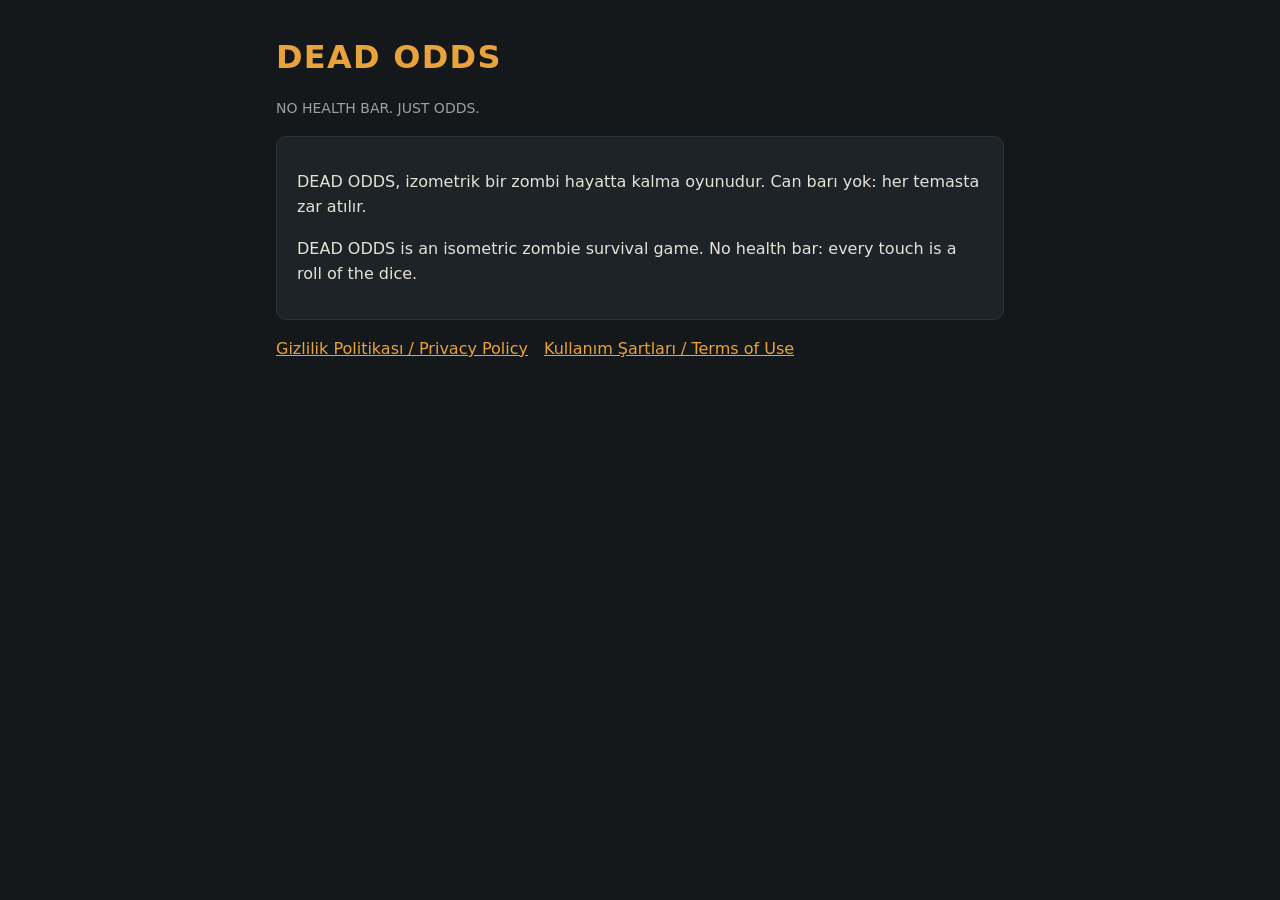
==== index.html @ c7ea4609 "DEAD ODDS site: privacy policy, terms, app-ads.txt Co-Authored-By: Claude Opus 5.5 <noreply@anthropi" ====
<!doctype html>
<html lang="tr">
<head>
<meta charset="utf-8">
<meta name="viewport" content="width=device-width, initial-scale=1">
<title>DEAD ODDS</title>
<link rel="stylesheet" href="style.css">
</head>
<body>
<main>
<h1>DEAD ODDS</h1>
<p class="muted">NO HEALTH BAR. JUST ODDS.</p>
<div class="card">
<p>DEAD ODDS, izometrik bir zombi hayatta kalma oyunudur. Can barı yok: her temasta zar atılır.</p>
<p>DEAD ODDS is an isometric zombie survival game. No health bar: every touch is a roll of the dice.</p>
</div>
<nav>
<a href="privacy.html">Gizlilik Politikası / Privacy Policy</a>
<a href="terms.html">Kullanım Şartları / Terms of Use</a>
</nav>
</main>
</body>
</html>
---- style.css ----
:root { --bg: #14181a; --card: #1d2326; --text: #e6e2d8; --muted: #9aa39c; --accent: #e8a33c; --line: #2c3437; }
* { box-sizing: border-box; }
body { margin: 0; background: var(--bg); color: var(--text); font: 16px/1.6 system-ui, -apple-system, "Segoe UI", Roboto, sans-serif; }
main { max-width: 760px; margin: 0 auto; padding: 32px 16px 64px; }
h1 { color: var(--accent); font-size: 32px; letter-spacing: .04em; margin: 0 0 4px; }
h2 { color: var(--accent); font-size: 21px; margin: 36px 0 8px; border-bottom: 1px solid var(--line); padding-bottom: 6px; }
h3 { font-size: 17px; margin: 22px 0 4px; }
p, li { color: var(--text); }
.muted { color: var(--muted); font-size: 14px; }
a { color: var(--accent); }
nav { display: flex; gap: 16px; flex-wrap: wrap; margin: 12px 0 24px; }
.card { background: var(--card); border: 1px solid var(--line); border-radius: 10px; padding: 16px 20px; margin: 16px 0; }
.lang { display: flex; gap: 12px; font-size: 14px; }
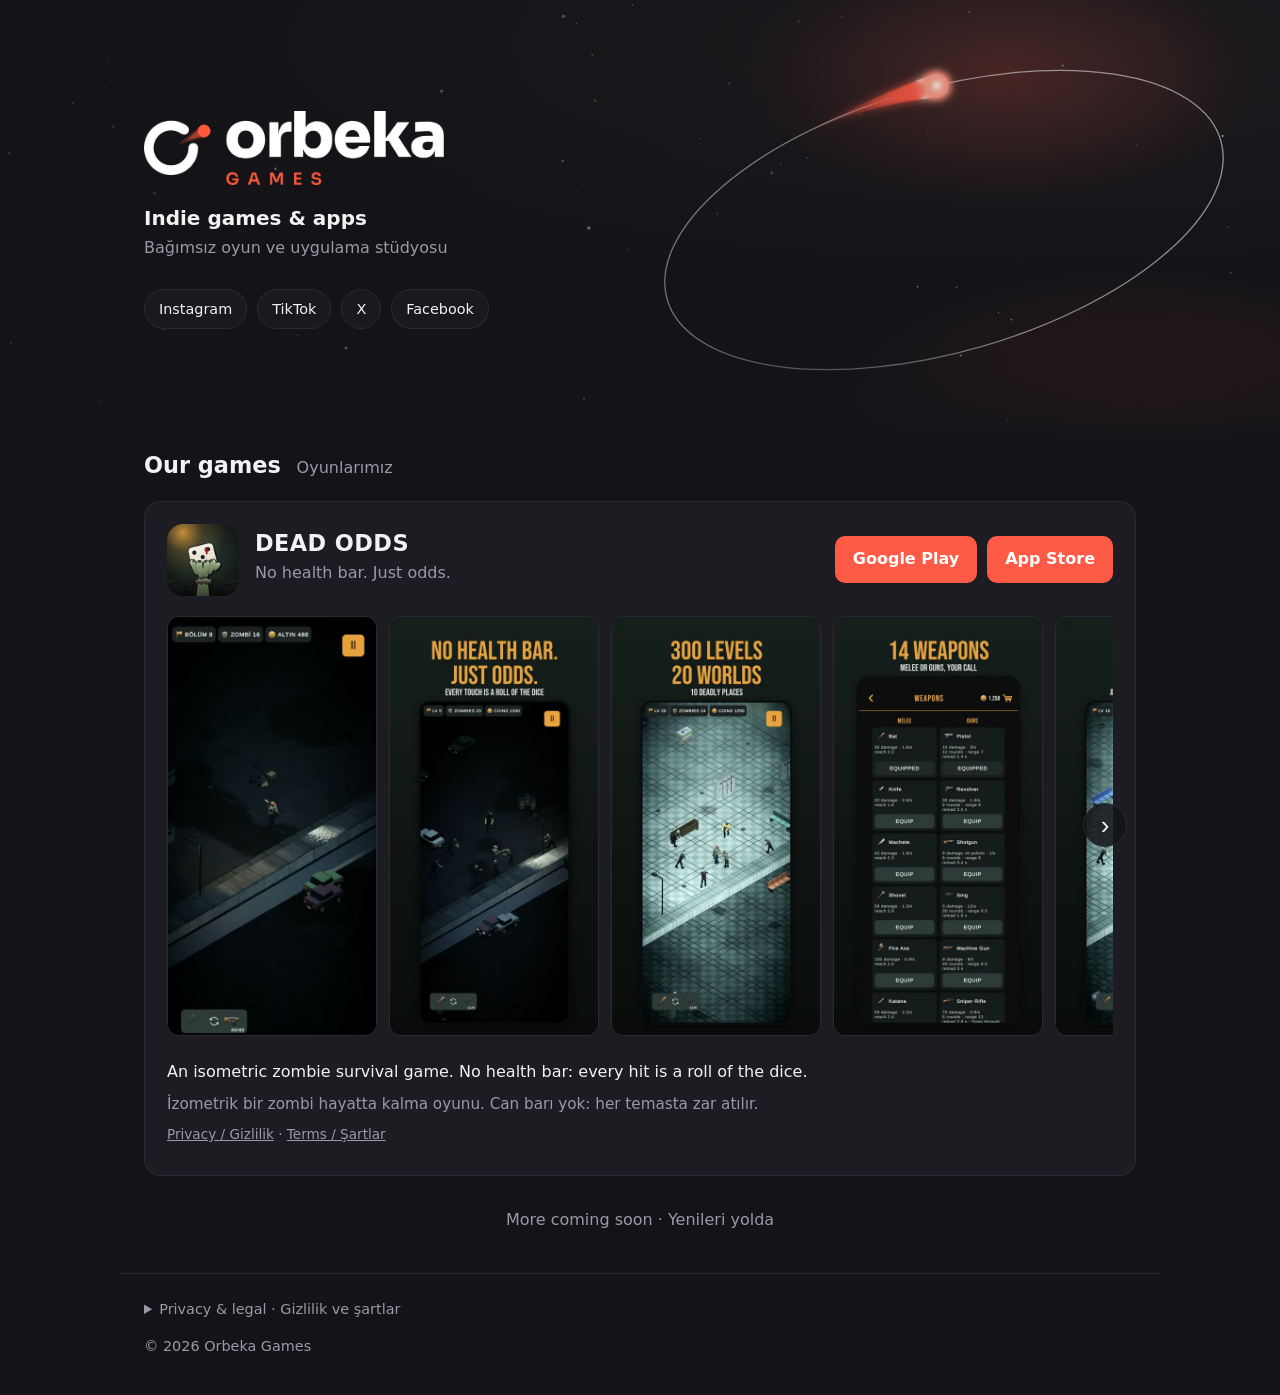
==== commit 838f79a9: "Ana sayfa: Orbeka Games stüdyo sayfası (dönen yörünge, DEAD ODDS galerisi) Politika sayfaları, app-a" ====
--- a/index.html
+++ b/index.html
@@ -1,23 +1,118 @@
 <!doctype html>
-<html lang="tr">
+<html lang="en">
 <head>
 <meta charset="utf-8">
 <meta name="viewport" content="width=device-width, initial-scale=1">
-<title>DEAD ODDS</title>
-<link rel="stylesheet" href="style.css">
+<title>Orbeka Games</title>
+<meta name="description" content="Orbeka Games, an indie studio making mobile games and apps. Bağımsız oyun ve uygulama stüdyosu.">
+<meta property="og:title" content="Orbeka Games">
+<meta property="og:description" content="Indie games & apps. Bağımsız oyun stüdyosu.">
+<meta property="og:image" content="https://talhaturker.github.io/img/hero.jpg">
+<meta property="og:type" content="website">
+<meta name="theme-color" content="#141418">
+<link rel="icon" type="image/png" href="img/favicon.png">
+<link rel="apple-touch-icon" href="img/apple-touch-icon.png">
+<link rel="stylesheet" href="home.css">
 </head>
 <body>
+
+<header class="hero">
+  <!-- Animated orbit: a comet circling an elliptical orbit (drawn by home.js) -->
+  <svg class="orbit" viewBox="0 0 1600 600" preserveAspectRatio="xMidYMid slice" aria-hidden="true">
+    <defs>
+      <radialGradient id="neb1" cx="50%" cy="50%" r="50%">
+        <stop offset="0" stop-color="#ff5a45" stop-opacity=".22"/>
+        <stop offset="1" stop-color="#ff5a45" stop-opacity="0"/>
+      </radialGradient>
+      <radialGradient id="neb2" cx="50%" cy="50%" r="50%">
+        <stop offset="0" stop-color="#7a2a20" stop-opacity=".35"/>
+        <stop offset="1" stop-color="#7a2a20" stop-opacity="0"/>
+      </radialGradient>
+      <radialGradient id="head" cx="50%" cy="50%" r="50%">
+        <stop offset="0" stop-color="#fff4ee"/>
+        <stop offset=".35" stop-color="#ffb199"/>
+        <stop offset="1" stop-color="#ff5a45" stop-opacity="0"/>
+      </radialGradient>
+      <filter id="glow" x="-50%" y="-50%" width="200%" height="200%">
+        <feGaussianBlur stdDeviation="6" result="b"/>
+        <feMerge><feMergeNode in="b"/><feMergeNode in="SourceGraphic"/></feMerge>
+      </filter>
+    </defs>
+    <ellipse cx="1420" cy="560" rx="380" ry="200" fill="url(#neb2)"/>
+    <ellipse cx="1250" cy="120" rx="320" ry="160" fill="url(#neb1)"/>
+    <g id="stars"></g>
+    <g transform="rotate(-16 1180 300)">
+      <ellipse id="orbitPath" cx="1180" cy="300" rx="360" ry="165" fill="none" stroke="#ffffff" stroke-opacity=".55" stroke-width="1.6"/>
+      <g id="trail" filter="url(#glow)"></g>
+      <circle id="comet" r="22" fill="url(#head)" filter="url(#glow)"/>
+    </g>
+  </svg>
+
+  <div class="hero-in">
+    <img class="logo" src="img/logo.png" alt="Orbeka Games" width="720" height="177">
+    <p class="tag">Indie games &amp; apps</p>
+    <p class="tag tr">Bağımsız oyun ve uygulama stüdyosu</p>
+    <nav class="social" aria-label="Social">
+      <a href="https://www.instagram.com/orbekagames/">Instagram</a>
+      <a href="https://www.tiktok.com/@orbekagames">TikTok</a>
+      <a href="https://x.com/orbekagames">X</a>
+      <a href="https://www.facebook.com/profile.php?id=61596788913314">Facebook</a>
+    </nav>
+  </div>
+</header>
+
 <main>
-<h1>DEAD ODDS</h1>
-<p class="muted">NO HEALTH BAR. JUST ODDS.</p>
-<div class="card">
-<p>DEAD ODDS, izometrik bir zombi hayatta kalma oyunudur. Can barı yok: her temasta zar atılır.</p>
-<p>DEAD ODDS is an isometric zombie survival game. No health bar: every touch is a roll of the dice.</p>
-</div>
-<nav>
-<a href="privacy.html">Gizlilik Politikası / Privacy Policy</a>
-<a href="terms.html">Kullanım Şartları / Terms of Use</a>
-</nav>
+  <h2 class="sec">Our games <span>Oyunlarımız</span></h2>
+
+  <!-- One <article class="app"> per app. Gallery: video first, then screenshots. -->
+  <article class="app">
+    <div class="app-head">
+      <img class="app-icon" src="img/deadodds_icon.png" alt="" width="72" height="72">
+      <div class="app-title">
+        <h3>DEAD ODDS</h3>
+        <p class="muted">No health bar. Just odds.</p>
+      </div>
+      <div class="stores">
+        <a class="btn" href="https://play.google.com/store/apps/details?id=com.orbeka.deadodds">Google Play</a>
+        <a class="btn" href="https://apps.apple.com/app/id6826535636">App Store</a>
+      </div>
+    </div>
+
+    <div class="gallery">
+      <button class="nav prev" type="button" aria-label="Previous">‹</button>
+      <div class="shots" tabindex="0">
+        <video class="shot" src="img/deadodds/gameplay.mp4" poster="img/deadodds/gameplay_poster.jpg"
+               autoplay muted loop playsinline preload="metadata" aria-label="DEAD ODDS gameplay"></video>
+        <img class="shot" src="img/deadodds/ss1.webp" alt="City" loading="lazy" width="444" height="888">
+        <img class="shot" src="img/deadodds/ss2.webp" alt="Hospital" loading="lazy" width="444" height="888">
+        <img class="shot" src="img/deadodds/ss3.webp" alt="Weapons" loading="lazy" width="444" height="888">
+        <img class="shot" src="img/deadodds/ss4.webp" alt="Boss" loading="lazy" width="444" height="888">
+        <img class="shot" src="img/deadodds/ss5.webp" alt="Blood moon" loading="lazy" width="444" height="888">
+        <img class="shot" src="img/deadodds/ss6.webp" alt="Forest" loading="lazy" width="444" height="888">
+      </div>
+      <button class="nav next" type="button" aria-label="Next">›</button>
+    </div>
+
+    <p>An isometric zombie survival game. No health bar: every hit is a roll of the dice.</p>
+    <p class="tr">İzometrik bir zombi hayatta kalma oyunu. Can barı yok: her temasta zar atılır.</p>
+    <p class="legal"><a href="privacy.html">Privacy / Gizlilik</a> · <a href="terms.html">Terms / Şartlar</a></p>
+  </article>
+
+  <p class="soon">More coming soon · Yenileri yolda</p>
 </main>
+
+<footer>
+  <details>
+    <summary>Privacy &amp; legal · Gizlilik ve şartlar</summary>
+    <ul>
+      <li>DEAD ODDS: <a href="privacy.html">Privacy</a> · <a href="terms.html">Terms</a></li>
+      <li>Gemloft: <a href="gemloft/privacy.html">Privacy</a> · <a href="gemloft/terms.html">Terms</a></li>
+      <li>Gezelim: <a href="gezelim/privacy.html">Gizlilik</a> · <a href="gezelim/hesap-sil.html">Hesap silme</a></li>
+    </ul>
+  </details>
+  <p class="muted">© 2026 Orbeka Games</p>
+</footer>
+
+<script src="home.js"></script>
 </body>
 </html>
--- a/home.css
+++ b/home.css
@@ -0,0 +1,136 @@
+:root {
+  --bg: #141418;
+  --card: #1c1c22;
+  --line: #2a2a33;
+  --text: #f2f2f4;
+  --muted: #9a9aa6;
+  --accent: #ff5a45;
+}
+* { box-sizing: border-box; }
+html, body { margin: 0; }
+body {
+  background: var(--bg);
+  color: var(--text);
+  font: 16px/1.55 system-ui, -apple-system, "Segoe UI", Roboto, sans-serif;
+}
+a { color: var(--text); }
+
+/* ---------- Hero ---------- */
+.hero {
+  position: relative;
+  min-height: 440px;
+  display: flex;
+  align-items: center;
+  overflow: hidden;
+  background: radial-gradient(120% 90% at 80% 10%, #1d1a1d 0%, var(--bg) 60%);
+}
+.orbit { position: absolute; inset: 0; width: 100%; height: 100%; }
+.star { animation: twinkle 6s ease-in-out infinite; }
+@keyframes twinkle { 50% { opacity: .08; } }
+.hero::after {
+  content: ""; position: absolute; inset: 0; pointer-events: none;
+  background: linear-gradient(90deg, rgba(20,20,24,.8) 0%, rgba(20,20,24,.25) 50%, rgba(20,20,24,0) 100%),
+              linear-gradient(0deg, var(--bg) 0%, rgba(20,20,24,0) 25%);
+}
+.hero-in {
+  position: relative; z-index: 1;
+  width: 100%; max-width: 1040px; margin: 0 auto;
+  padding: 48px 24px;
+}
+.logo { width: min(300px, 64vw); height: auto; display: block; }
+.tag { margin: 18px 0 0; font-size: 1.25rem; font-weight: 600; }
+.tag.tr { margin-top: 2px; font-size: 1rem; font-weight: 400; color: var(--muted); }
+
+.social { display: flex; flex-wrap: wrap; gap: 10px; margin-top: 28px; }
+.social a {
+  text-decoration: none; font-size: .9rem;
+  padding: 8px 14px; border: 1px solid var(--line); border-radius: 999px;
+  background: rgba(28,28,34,.7);
+  transition: border-color .15s, color .15s;
+}
+.social a:hover { border-color: var(--accent); color: var(--accent); }
+
+/* ---------- Apps ---------- */
+main { max-width: 1040px; margin: 0 auto; padding: 8px 24px 40px; }
+.sec { font-size: 1.4rem; margin: 0 0 18px; }
+.sec span { font-weight: 400; color: var(--muted); font-size: 1rem; margin-left: 8px; }
+
+.app {
+  background: var(--card);
+  border: 1px solid var(--line);
+  border-radius: 16px;
+  padding: 22px;
+  margin-bottom: 24px;
+}
+.app-head { display: flex; flex-wrap: wrap; align-items: center; gap: 16px; }
+.app-icon { width: 72px; height: 72px; border-radius: 16px; }
+.app-title { flex: 1 1 200px; }
+.app h3 { margin: 0; font-size: 1.4rem; letter-spacing: .02em; }
+.app p { margin: 0 0 8px; }
+.muted { color: var(--muted); }
+p.tr { color: var(--muted); font-size: .95rem; }
+
+.stores { display: flex; flex-wrap: wrap; gap: 10px; }
+.btn {
+  text-decoration: none; font-weight: 600;
+  padding: 11px 18px; border-radius: 10px;
+  background: var(--accent); color: #fff;
+}
+.btn:hover { filter: brightness(1.08); }
+
+/* Store-style gallery: horizontal, swipeable, snaps to items */
+.gallery { position: relative; margin: 20px 0 18px; }
+.shots {
+  display: flex; gap: 12px;
+  overflow-x: auto;
+  scroll-snap-type: x mandatory;
+  scroll-behavior: smooth;
+  padding-bottom: 6px;
+  scrollbar-width: thin;
+  scrollbar-color: var(--line) transparent;
+}
+.shots:focus { outline: none; }
+.shot {
+  flex: 0 0 auto;
+  height: 420px; width: auto; aspect-ratio: 1 / 2;
+  object-fit: cover;
+  border-radius: 12px;
+  background: #0d0d10;
+  border: 1px solid var(--line);
+  scroll-snap-align: start;
+}
+.nav {
+  position: absolute; top: calc(50% - 26px); z-index: 2;
+  width: 44px; height: 44px; border-radius: 50%;
+  border: 1px solid var(--line);
+  background: rgba(20,20,24,.85); color: var(--text);
+  font-size: 26px; line-height: 1; cursor: pointer;
+  display: grid; place-items: center;
+}
+.nav:hover { border-color: var(--accent); color: var(--accent); }
+.nav[hidden] { display: none; }
+.prev { left: -14px; }
+.next { right: -14px; }
+
+.legal { font-size: .85rem; color: var(--muted); }
+.legal a { color: var(--muted); }
+.soon { text-align: center; color: var(--muted); margin: 32px 0 0; }
+
+footer {
+  max-width: 1040px; margin: 0 auto; padding: 24px;
+  border-top: 1px solid var(--line);
+  font-size: .9rem;
+}
+footer summary { cursor: pointer; color: var(--muted); }
+footer ul { padding-left: 18px; color: var(--muted); }
+footer a { color: var(--muted); }
+
+@media (max-width: 720px) {
+  .hero { min-height: 380px; }
+  .hero::after {
+    background: linear-gradient(0deg, var(--bg) 0%, rgba(20,20,24,.55) 60%, rgba(20,20,24,.3) 100%);
+  }
+  .shot { height: 340px; }
+  .nav { display: none; }
+  .app { padding: 16px; }
+}
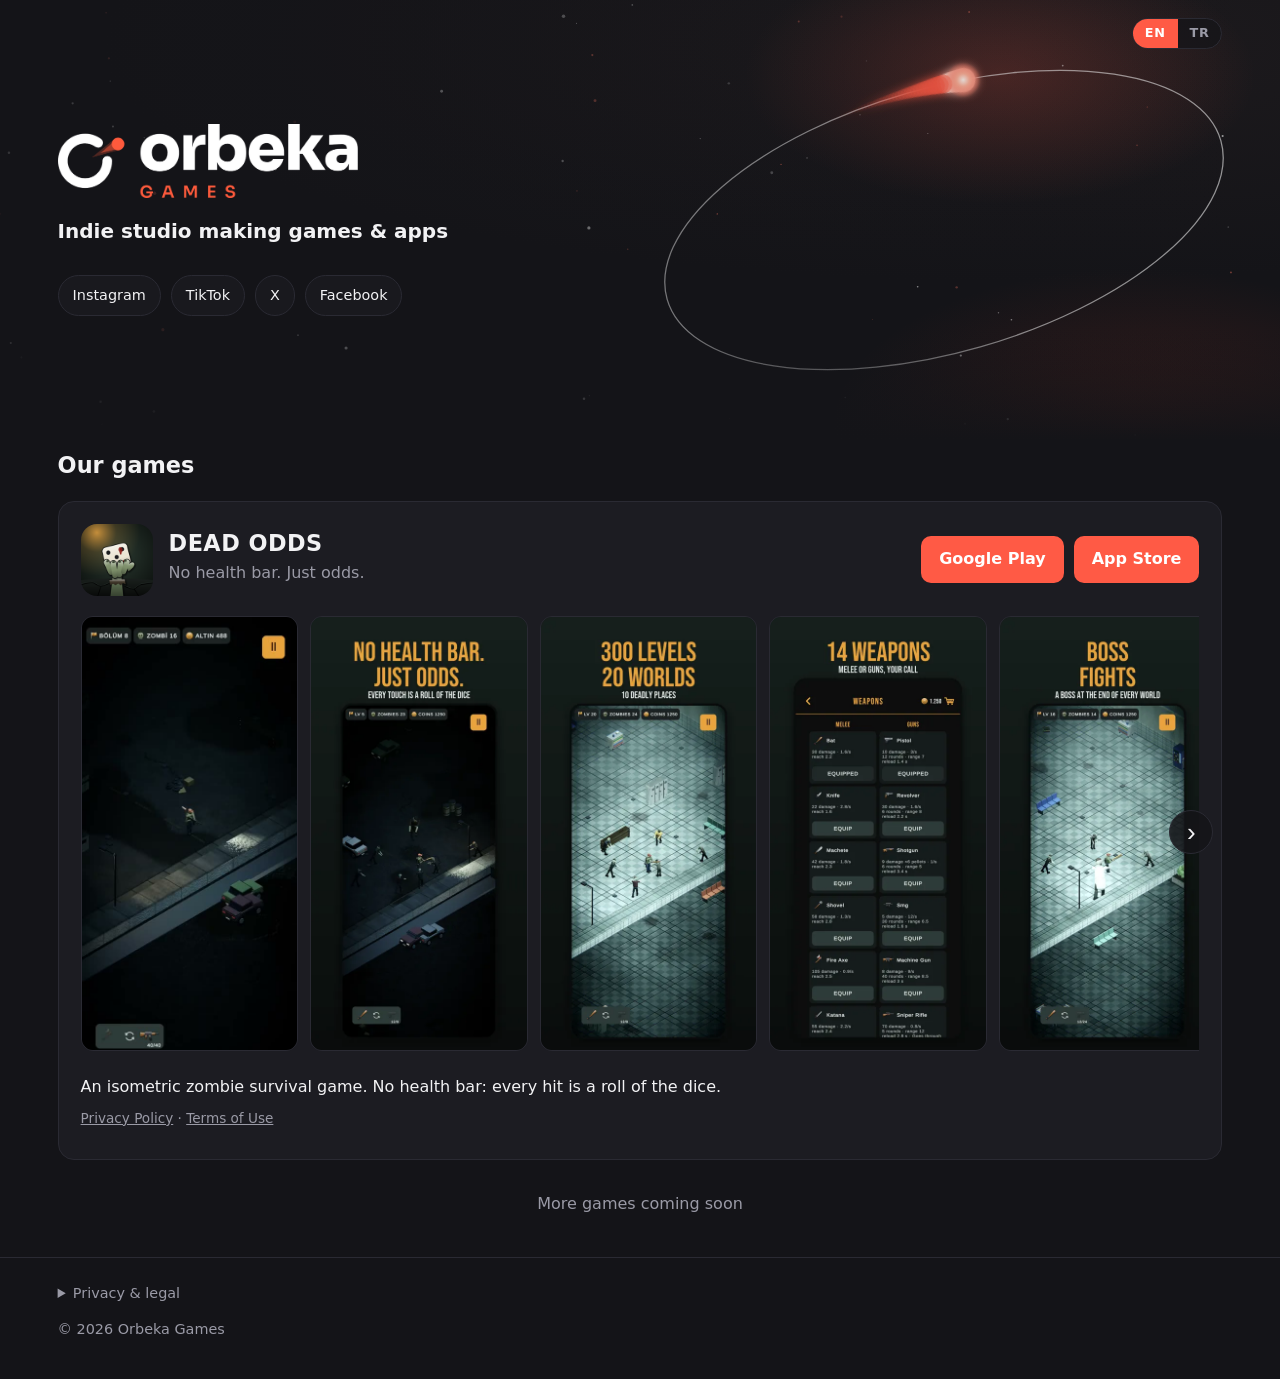
==== commit 8e1d5bec: "Ana sayfa: tek dil + EN/TR seçimi, tam genişlik, dile göre ekran görüntüleri Co-Authored-By: Claude " ====
--- a/index.html
+++ b/index.html
@@ -4,17 +4,23 @@
 <meta charset="utf-8">
 <meta name="viewport" content="width=device-width, initial-scale=1">
 <title>Orbeka Games</title>
-<meta name="description" content="Orbeka Games, an indie studio making mobile games and apps. Bağımsız oyun ve uygulama stüdyosu.">
+<meta name="description" content="Orbeka Games, an indie studio making mobile games and apps.">
 <meta property="og:title" content="Orbeka Games">
-<meta property="og:description" content="Indie games & apps. Bağımsız oyun stüdyosu.">
+<meta property="og:description" content="Indie studio making mobile games and apps.">
 <meta property="og:image" content="https://talhaturker.github.io/img/hero.jpg">
 <meta property="og:type" content="website">
 <meta name="theme-color" content="#141418">
 <link rel="icon" type="image/png" href="img/favicon.png">
 <link rel="apple-touch-icon" href="img/apple-touch-icon.png">
 <link rel="stylesheet" href="home.css">
+<script>(function(){var l;try{l=localStorage.getItem("lang")}catch(e){}if(l!=="en"&&l!=="tr"){l=/^tr/i.test(navigator.language||"")?"tr":"en"}document.documentElement.lang=l})();</script>
 </head>
 <body>
+
+<div class="langs" role="group" aria-label="Language">
+  <button type="button" data-set-lang="en">EN</button>
+  <button type="button" data-set-lang="tr">TR</button>
+</div>
 
 <header class="hero">
   <!-- Animated orbit: a comet circling an elliptical orbit (drawn by home.js) -->
@@ -50,8 +56,7 @@
 
   <div class="hero-in">
     <img class="logo" src="img/logo.png" alt="Orbeka Games" width="720" height="177">
-    <p class="tag">Indie games &amp; apps</p>
-    <p class="tag tr">Bağımsız oyun ve uygulama stüdyosu</p>
+    <p class="tag" data-i18n="tag">Indie studio making games &amp; apps</p>
     <nav class="social" aria-label="Social">
       <a href="https://www.instagram.com/orbekagames/">Instagram</a>
       <a href="https://www.tiktok.com/@orbekagames">TikTok</a>
@@ -62,7 +67,7 @@
 </header>
 
 <main>
-  <h2 class="sec">Our games <span>Oyunlarımız</span></h2>
+  <h2 class="sec" data-i18n="games">Our games</h2>
 
   <!-- One <article class="app"> per app. Gallery: video first, then screenshots. -->
   <article class="app">
@@ -70,7 +75,7 @@
       <img class="app-icon" src="img/deadodds_icon.png" alt="" width="72" height="72">
       <div class="app-title">
         <h3>DEAD ODDS</h3>
-        <p class="muted">No health bar. Just odds.</p>
+        <p class="muted" data-i18n="do_tag">No health bar. Just odds.</p>
       </div>
       <div class="stores">
         <a class="btn" href="https://play.google.com/store/apps/details?id=com.orbeka.deadodds">Google Play</a>
@@ -83,31 +88,30 @@
       <div class="shots" tabindex="0">
         <video class="shot" src="img/deadodds/gameplay.mp4" poster="img/deadodds/gameplay_poster.jpg"
                autoplay muted loop playsinline preload="metadata" aria-label="DEAD ODDS gameplay"></video>
-        <img class="shot" src="img/deadodds/ss1.webp" alt="City" loading="lazy" width="444" height="888">
-        <img class="shot" src="img/deadodds/ss2.webp" alt="Hospital" loading="lazy" width="444" height="888">
-        <img class="shot" src="img/deadodds/ss3.webp" alt="Weapons" loading="lazy" width="444" height="888">
-        <img class="shot" src="img/deadodds/ss4.webp" alt="Boss" loading="lazy" width="444" height="888">
-        <img class="shot" src="img/deadodds/ss5.webp" alt="Blood moon" loading="lazy" width="444" height="888">
-        <img class="shot" src="img/deadodds/ss6.webp" alt="Forest" loading="lazy" width="444" height="888">
+        <img class="shot" data-shot="img/deadodds/{lang}/ss1.webp" src="img/deadodds/en/ss1.webp" alt="City" loading="lazy" width="444" height="888">
+        <img class="shot" data-shot="img/deadodds/{lang}/ss2.webp" src="img/deadodds/en/ss2.webp" alt="Hospital" loading="lazy" width="444" height="888">
+        <img class="shot" data-shot="img/deadodds/{lang}/ss3.webp" src="img/deadodds/en/ss3.webp" alt="Weapons" loading="lazy" width="444" height="888">
+        <img class="shot" data-shot="img/deadodds/{lang}/ss4.webp" src="img/deadodds/en/ss4.webp" alt="Boss" loading="lazy" width="444" height="888">
+        <img class="shot" data-shot="img/deadodds/{lang}/ss5.webp" src="img/deadodds/en/ss5.webp" alt="Blood moon" loading="lazy" width="444" height="888">
+        <img class="shot" data-shot="img/deadodds/{lang}/ss6.webp" src="img/deadodds/en/ss6.webp" alt="Forest" loading="lazy" width="444" height="888">
       </div>
       <button class="nav next" type="button" aria-label="Next">›</button>
     </div>
 
-    <p>An isometric zombie survival game. No health bar: every hit is a roll of the dice.</p>
-    <p class="tr">İzometrik bir zombi hayatta kalma oyunu. Can barı yok: her temasta zar atılır.</p>
-    <p class="legal"><a href="privacy.html">Privacy / Gizlilik</a> · <a href="terms.html">Terms / Şartlar</a></p>
+    <p data-i18n="do_desc">An isometric zombie survival game. No health bar: every hit is a roll of the dice.</p>
+    <p class="legal"><a href="privacy.html" data-i18n="privacy">Privacy Policy</a> · <a href="terms.html" data-i18n="terms">Terms of Use</a></p>
   </article>
 
-  <p class="soon">More coming soon · Yenileri yolda</p>
+  <p class="soon" data-i18n="soon">More games coming soon</p>
 </main>
 
 <footer>
   <details>
-    <summary>Privacy &amp; legal · Gizlilik ve şartlar</summary>
+    <summary data-i18n="legal">Privacy &amp; legal</summary>
     <ul>
-      <li>DEAD ODDS: <a href="privacy.html">Privacy</a> · <a href="terms.html">Terms</a></li>
-      <li>Gemloft: <a href="gemloft/privacy.html">Privacy</a> · <a href="gemloft/terms.html">Terms</a></li>
-      <li>Gezelim: <a href="gezelim/privacy.html">Gizlilik</a> · <a href="gezelim/hesap-sil.html">Hesap silme</a></li>
+      <li>DEAD ODDS: <a href="privacy.html" data-i18n="privacy_s">Privacy</a> · <a href="terms.html" data-i18n="terms_s">Terms</a></li>
+      <li>Gemloft: <a href="gemloft/privacy.html" data-i18n="privacy_s">Privacy</a> · <a href="gemloft/terms.html" data-i18n="terms_s">Terms</a></li>
+      <li>Gezelim: <a href="gezelim/privacy.html" data-i18n="privacy_s">Privacy</a> · <a href="gezelim/hesap-sil.html" data-i18n="delete_acc">Account deletion</a></li>
     </ul>
   </details>
   <p class="muted">© 2026 Orbeka Games</p>
--- a/home.css
+++ b/home.css
@@ -1,4 +1,6 @@
 :root {
+  --pad: clamp(16px, 4.5vw, 80px);
+  --maxw: 1680px;
   --bg: #141418;
   --card: #1c1c22;
   --line: #2a2a33;
@@ -34,8 +36,8 @@
 }
 .hero-in {
   position: relative; z-index: 1;
-  width: 100%; max-width: 1040px; margin: 0 auto;
-  padding: 48px 24px;
+  width: 100%; max-width: var(--maxw); margin: 0 auto;
+  padding: 56px var(--pad);
 }
 .logo { width: min(300px, 64vw); height: auto; display: block; }
 .tag { margin: 18px 0 0; font-size: 1.25rem; font-weight: 600; }
@@ -51,9 +53,8 @@
 .social a:hover { border-color: var(--accent); color: var(--accent); }
 
 /* ---------- Apps ---------- */
-main { max-width: 1040px; margin: 0 auto; padding: 8px 24px 40px; }
+main { max-width: var(--maxw); margin: 0 auto; padding: 8px var(--pad) 40px; }
 .sec { font-size: 1.4rem; margin: 0 0 18px; }
-.sec span { font-weight: 400; color: var(--muted); font-size: 1rem; margin-left: 8px; }
 
 .app {
   background: var(--card);
@@ -92,7 +93,7 @@
 .shots:focus { outline: none; }
 .shot {
   flex: 0 0 auto;
-  height: 420px; width: auto; aspect-ratio: 1 / 2;
+  height: clamp(380px, 34vw, 560px); width: auto; aspect-ratio: 1 / 2;
   object-fit: cover;
   border-radius: 12px;
   background: #0d0d10;
@@ -117,7 +118,7 @@
 .soon { text-align: center; color: var(--muted); margin: 32px 0 0; }
 
 footer {
-  max-width: 1040px; margin: 0 auto; padding: 24px;
+  max-width: var(--maxw); margin: 0 auto; padding: 24px var(--pad);
   border-top: 1px solid var(--line);
   font-size: .9rem;
 }
@@ -133,4 +134,18 @@
   .shot { height: 340px; }
   .nav { display: none; }
   .app { padding: 16px; }
+  .langs { top: 12px; right: 12px; }
 }
+
+/* ---------- Language switch ---------- */
+.langs {
+  position: absolute; top: 18px; right: var(--pad); z-index: 5;
+  display: flex; border: 1px solid var(--line); border-radius: 999px;
+  background: rgba(20,20,24,.75); overflow: hidden;
+}
+.langs button {
+  border: 0; background: transparent; color: var(--muted);
+  font: 600 .8rem/1 system-ui, sans-serif; letter-spacing: .05em;
+  padding: 8px 12px; cursor: pointer;
+}
+.langs button[aria-pressed="true"] { background: var(--accent); color: #fff; }
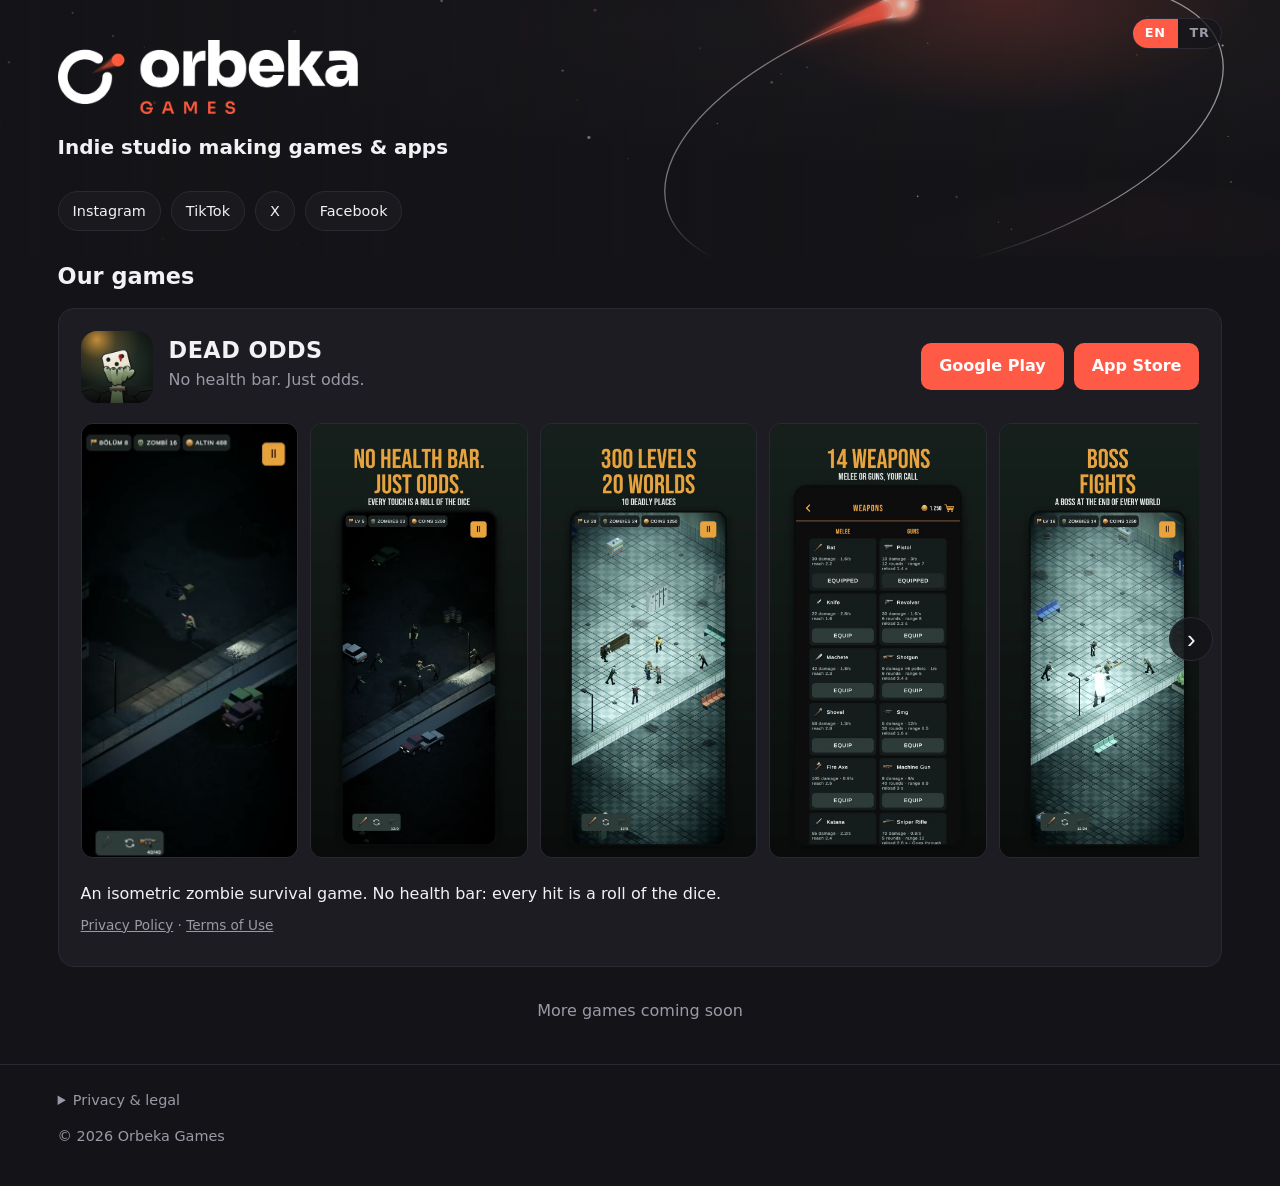
==== commit bbfdd6ed: "Ana sayfa: üst boşluklar azaldı, galeride tıklayınca büyük görünüm ve sesli video Co-Authored-By: Cl" ====
--- a/index.html
+++ b/index.html
@@ -86,14 +86,14 @@
     <div class="gallery">
       <button class="nav prev" type="button" aria-label="Previous">‹</button>
       <div class="shots" tabindex="0">
-        <video class="shot" src="img/deadodds/gameplay.mp4" poster="img/deadodds/gameplay_poster.jpg"
+        <video class="shot" data-full="img/deadodds/gameplay_full.mp4" src="img/deadodds/gameplay.mp4" poster="img/deadodds/gameplay_poster.jpg"
                autoplay muted loop playsinline preload="metadata" aria-label="DEAD ODDS gameplay"></video>
-        <img class="shot" data-shot="img/deadodds/{lang}/ss1.webp" src="img/deadodds/en/ss1.webp" alt="City" loading="lazy" width="444" height="888">
-        <img class="shot" data-shot="img/deadodds/{lang}/ss2.webp" src="img/deadodds/en/ss2.webp" alt="Hospital" loading="lazy" width="444" height="888">
-        <img class="shot" data-shot="img/deadodds/{lang}/ss3.webp" src="img/deadodds/en/ss3.webp" alt="Weapons" loading="lazy" width="444" height="888">
-        <img class="shot" data-shot="img/deadodds/{lang}/ss4.webp" src="img/deadodds/en/ss4.webp" alt="Boss" loading="lazy" width="444" height="888">
-        <img class="shot" data-shot="img/deadodds/{lang}/ss5.webp" src="img/deadodds/en/ss5.webp" alt="Blood moon" loading="lazy" width="444" height="888">
-        <img class="shot" data-shot="img/deadodds/{lang}/ss6.webp" src="img/deadodds/en/ss6.webp" alt="Forest" loading="lazy" width="444" height="888">
+        <img class="shot" data-shot="img/deadodds/{lang}/ss1.webp" src="img/deadodds/en/ss1.webp" alt="City" loading="lazy" width="720" height="1440">
+        <img class="shot" data-shot="img/deadodds/{lang}/ss2.webp" src="img/deadodds/en/ss2.webp" alt="Hospital" loading="lazy" width="720" height="1440">
+        <img class="shot" data-shot="img/deadodds/{lang}/ss3.webp" src="img/deadodds/en/ss3.webp" alt="Weapons" loading="lazy" width="720" height="1440">
+        <img class="shot" data-shot="img/deadodds/{lang}/ss4.webp" src="img/deadodds/en/ss4.webp" alt="Boss" loading="lazy" width="720" height="1440">
+        <img class="shot" data-shot="img/deadodds/{lang}/ss5.webp" src="img/deadodds/en/ss5.webp" alt="Blood moon" loading="lazy" width="720" height="1440">
+        <img class="shot" data-shot="img/deadodds/{lang}/ss6.webp" src="img/deadodds/en/ss6.webp" alt="Forest" loading="lazy" width="720" height="1440">
       </div>
       <button class="nav next" type="button" aria-label="Next">›</button>
     </div>
@@ -117,6 +117,13 @@
   <p class="muted">© 2026 Orbeka Games</p>
 </footer>
 
+<div class="lb" hidden role="dialog" aria-modal="true" aria-label="Gallery">
+  <button class="lb-close" type="button" aria-label="Close">×</button>
+  <button class="lb-nav lb-prev" type="button" aria-label="Previous">‹</button>
+  <div class="lb-stage"></div>
+  <button class="lb-nav lb-next" type="button" aria-label="Next">›</button>
+</div>
+
 <script src="home.js"></script>
 </body>
 </html>
--- a/home.css
+++ b/home.css
@@ -20,7 +20,7 @@
 /* ---------- Hero ---------- */
 .hero {
   position: relative;
-  min-height: 440px;
+  min-height: 0;
   display: flex;
   align-items: center;
   overflow: hidden;
@@ -37,7 +37,7 @@
 .hero-in {
   position: relative; z-index: 1;
   width: 100%; max-width: var(--maxw); margin: 0 auto;
-  padding: 56px var(--pad);
+  padding: 40px var(--pad) 28px;
 }
 .logo { width: min(300px, 64vw); height: auto; display: block; }
 .tag { margin: 18px 0 0; font-size: 1.25rem; font-weight: 600; }
@@ -53,8 +53,8 @@
 .social a:hover { border-color: var(--accent); color: var(--accent); }
 
 /* ---------- Apps ---------- */
-main { max-width: var(--maxw); margin: 0 auto; padding: 8px var(--pad) 40px; }
-.sec { font-size: 1.4rem; margin: 0 0 18px; }
+main { max-width: var(--maxw); margin: 0 auto; padding: 0 var(--pad) 40px; }
+.sec { font-size: 1.4rem; margin: 0 0 14px; }
 
 .app {
   background: var(--card);
@@ -127,7 +127,7 @@
 footer a { color: var(--muted); }
 
 @media (max-width: 720px) {
-  .hero { min-height: 380px; }
+  .hero { min-height: 0; }
   .hero::after {
     background: linear-gradient(0deg, var(--bg) 0%, rgba(20,20,24,.55) 60%, rgba(20,20,24,.3) 100%);
   }
@@ -149,3 +149,40 @@
   padding: 8px 12px; cursor: pointer;
 }
 .langs button[aria-pressed="true"] { background: var(--accent); color: #fff; }
+
+/* ---------- Lightbox ---------- */
+.shot { cursor: zoom-in; transition: transform .15s, border-color .15s; }
+.shot:hover, .shot:focus-visible { border-color: var(--accent); outline: none; }
+body.lb-open { overflow: hidden; }
+.lb {
+  position: fixed; inset: 0; z-index: 50;
+  background: rgba(8,8,10,.94);
+  display: flex; align-items: center; justify-content: center;
+}
+.lb[hidden] { display: none; }
+.lb-stage {
+  width: 100%; height: 100%;
+  display: flex; align-items: center; justify-content: center;
+  padding: 56px 72px;
+}
+.lb-media {
+  max-width: 100%; max-height: 100%;
+  border-radius: 14px; border: 1px solid var(--line);
+  background: #000;
+}
+.lb-close, .lb-nav {
+  position: absolute; z-index: 2;
+  width: 48px; height: 48px; border-radius: 50%;
+  border: 1px solid var(--line); background: rgba(20,20,24,.85); color: var(--text);
+  font-size: 28px; line-height: 1; cursor: pointer;
+  display: grid; place-items: center;
+}
+.lb-close:hover, .lb-nav:hover { border-color: var(--accent); color: var(--accent); }
+.lb-close { top: 14px; right: 14px; }
+.lb-prev { left: 14px; top: calc(50% - 24px); }
+.lb-next { right: 14px; top: calc(50% - 24px); }
+.lb-nav[hidden] { display: none; }
+@media (max-width: 720px) {
+  .lb-stage { padding: 60px 8px 16px; }
+  .lb-nav { display: none; }
+}
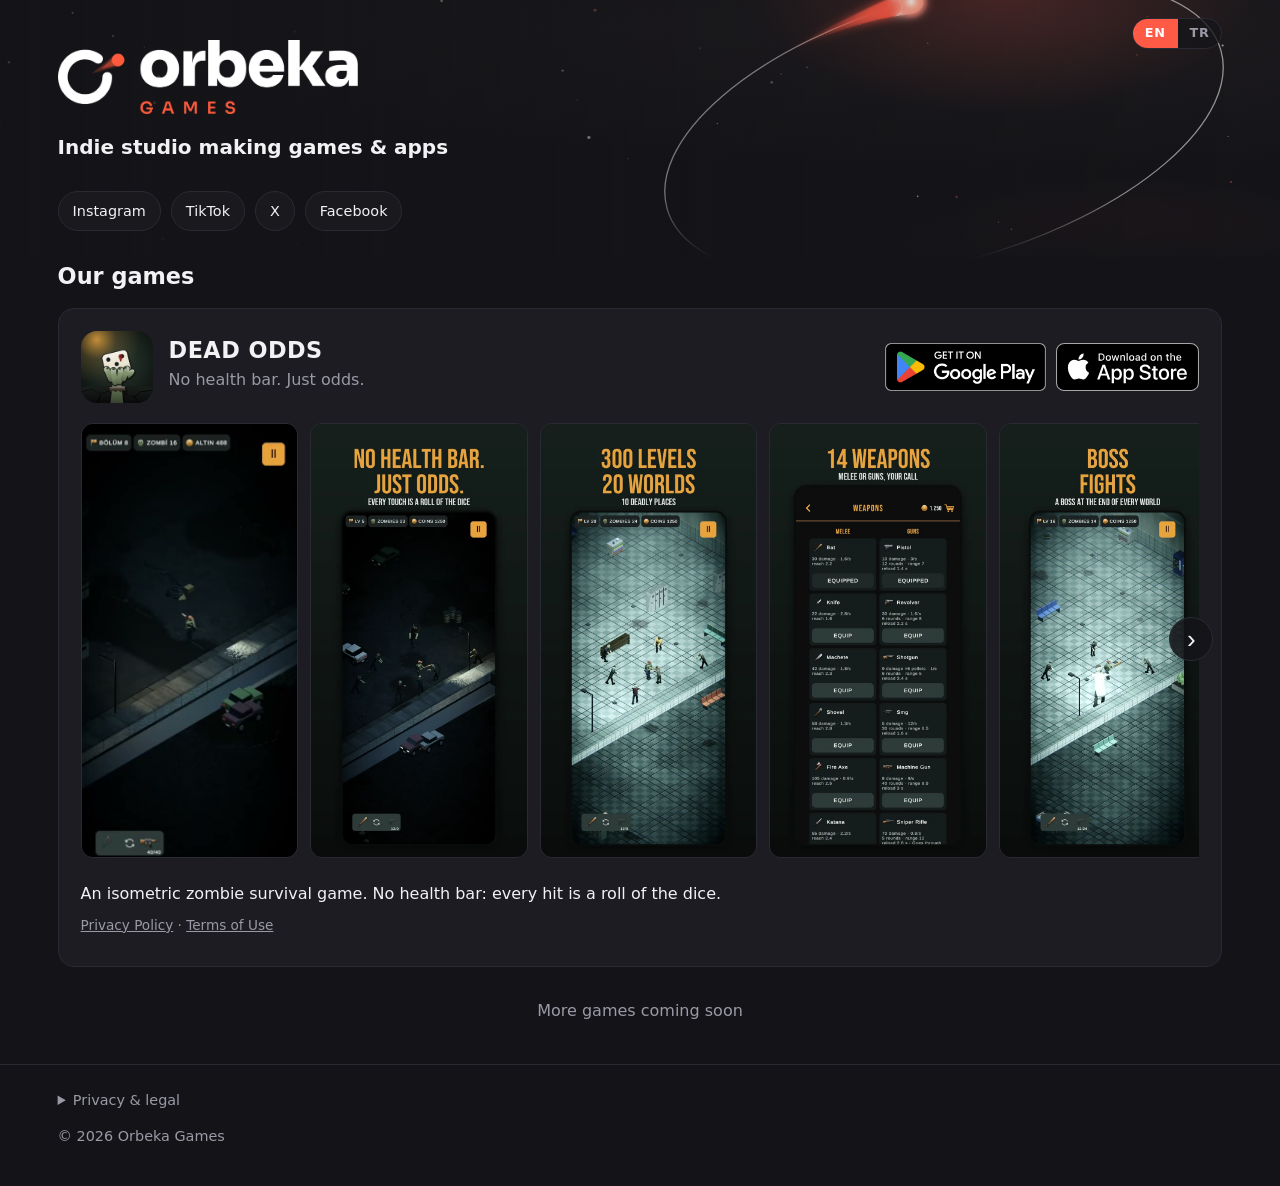
==== commit ed119d4d: "Ana sayfa: resmi Google Play / App Store rozetleri, önbellek kırıcı sürüm Co-Authored-By: Claude Opu" ====
--- a/index.html
+++ b/index.html
@@ -12,7 +12,7 @@
 <meta name="theme-color" content="#141418">
 <link rel="icon" type="image/png" href="img/favicon.png">
 <link rel="apple-touch-icon" href="img/apple-touch-icon.png">
-<link rel="stylesheet" href="home.css">
+<link rel="stylesheet" href="home.css?v=3">
 <script>(function(){var l;try{l=localStorage.getItem("lang")}catch(e){}if(l!=="en"&&l!=="tr"){l=/^tr/i.test(navigator.language||"")?"tr":"en"}document.documentElement.lang=l})();</script>
 </head>
 <body>
@@ -78,8 +78,8 @@
         <p class="muted" data-i18n="do_tag">No health bar. Just odds.</p>
       </div>
       <div class="stores">
-        <a class="btn" href="https://play.google.com/store/apps/details?id=com.orbeka.deadodds">Google Play</a>
-        <a class="btn" href="https://apps.apple.com/app/id6826535636">App Store</a>
+        <a class="badge" href="https://play.google.com/store/apps/details?id=com.orbeka.deadodds"><img data-shot="img/badges/gp_{lang}.png" src="img/badges/gp_en.png" alt="Get it on Google Play" height="48"></a>
+        <a class="badge" href="https://apps.apple.com/app/id6826535636"><img src="img/badges/as_en.svg" alt="Download on the App Store" height="48"></a>
       </div>
     </div>
 
@@ -124,6 +124,6 @@
   <button class="lb-nav lb-next" type="button" aria-label="Next">›</button>
 </div>
 
-<script src="home.js"></script>
+<script src="home.js?v=3"></script>
 </body>
 </html>
--- a/home.css
+++ b/home.css
@@ -78,6 +78,10 @@
   background: var(--accent); color: #fff;
 }
 .btn:hover { filter: brightness(1.08); }
+.stores { align-items: center; }
+.badge { display: inline-block; line-height: 0; border-radius: 9px; }
+.badge img { height: 48px; width: auto; display: block; }
+.badge:hover img { filter: brightness(1.15); }
 
 /* Store-style gallery: horizontal, swipeable, snaps to items */
 .gallery { position: relative; margin: 20px 0 18px; }
